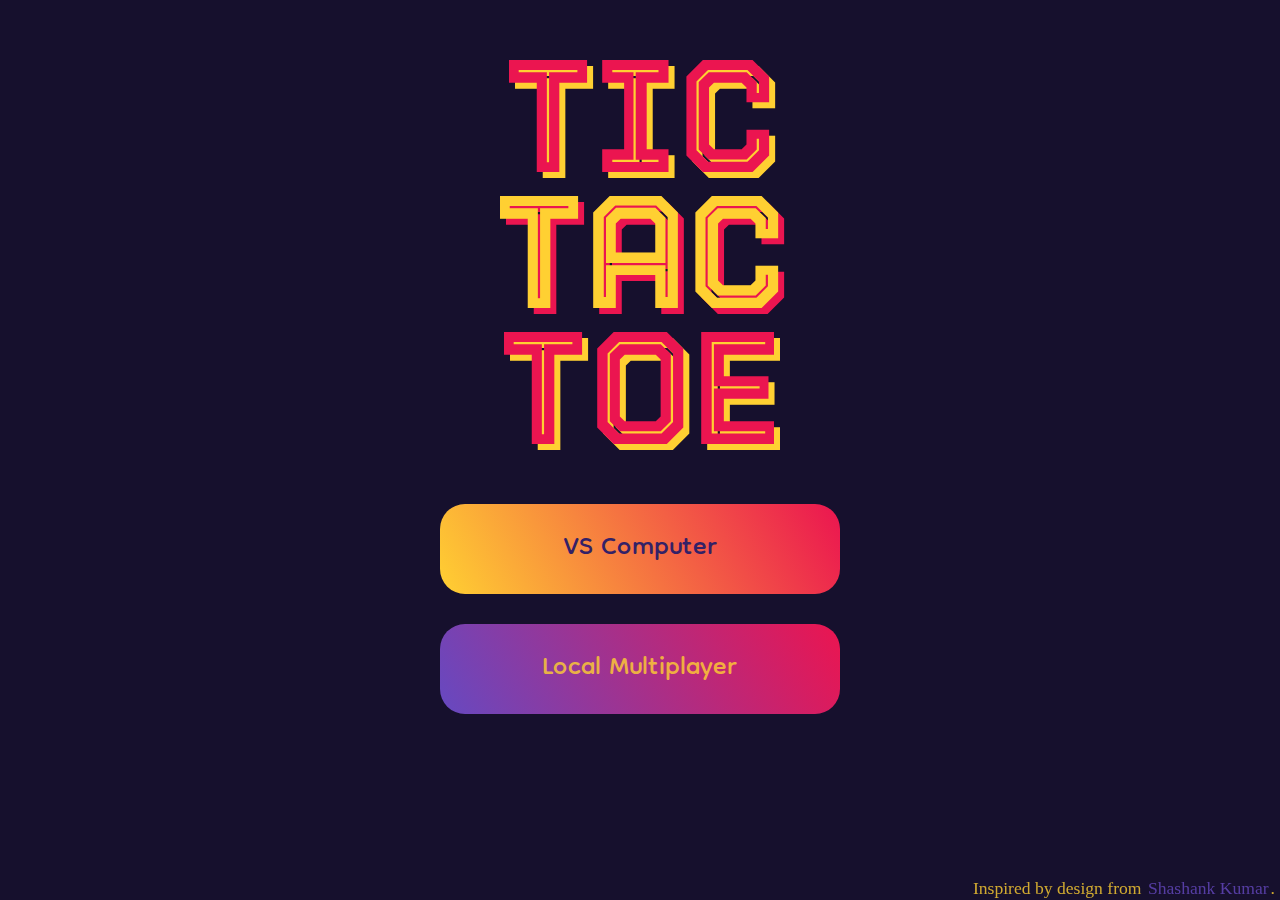
==== start.html @ 9537aa6b "make home page and main calculating functions" ====
<!DOCTYPE html>
<html lang="en">
  <head>
    <meta charset="UTF-8" />
    <meta http-equiv="X-UA-Compatible" content="IE=edge" />
    <meta name="viewport" content="width=device-width, initial-scale=1.0" />
    <link rel="stylesheet" href="style.css" />
    <link rel="stylesheet" href="start.css" />
    <title>Tic Tac Toe</title>
  </head>
  <body>
    <h1>
      <p>TIC</p>
      <p>TAC</p>
      <p>TOE</p>
    </h1>
    <section>
      <button>
        <a href="index.html" id="computer-play-link" draggable="false">
          VS Computer
        </a>
      </button>
      <button>
        <a href="index.html" id="local-play-link" draggable="false">
          Local Multiplayer
        </a>
      </button>
      <p class="author-link">
        Inspired by design from
        <a
          href="https://dribbble.com/shots/6187597-Tic-Tac-Toe"
          target="_blank"
        >
          Shashank Kumar</a
        >.
      </p>
    </section>
  </body>
</html>
---- style.css ----
* {
  margin: 0;
}

:root {
  --clr-violet-light: #6649c1;
  --clr-violet-dark: #332167;
}

body {
  height: 100vh;
  width: 100vw;
  display: flex;
  align-items: center;
  justify-content: center;
  background: rgb(22, 16, 45);
}

.container {
  height: 70vw;
  width: 70vw;
  max-width: 600px;
  max-height: 600px;
  background-color: var(--clr-violet-light);
  display: grid;
  grid-template-columns: repeat(3, 1fr);
  grid-template-rows: repeat(3, 1fr);
  gap: 15px;
  padding: 15px;
  border-radius: 20px;
}

.grid-cell {
  background-color: var(--clr-violet-dark);
  display: flex;
  align-items: center;
  justify-content: center;
  border-radius: 20px;
  transition: all 0.2s;
  cursor: pointer;
  user-select: none;
}

.grid-cell:hover {
  transform: scale(1.05);
}

.x-marker,
.circle-marker {
  pointer-events: none;
}

.x-marker {
  height: 80%;
  width: 80%;
}

.circle-marker {
  width: 90%;
  height: 90%;
}
---- start.css ----
@import url("https://fonts.googleapis.com/css2?family=Dongle:wght@700&display=swap");
@import url("https://fonts.googleapis.com/css2?family=Tourney:ital,wght@1,900&display=swap");

:root {
  --clr-yellow: #ffd032;
  --clr-red: #eb1550;
  --gradient-orange: linear-gradient(
    240deg,
    rgba(235, 21, 80, 1) 0%,
    rgba(255, 208, 50, 1) 100%
  );
  --gradient-pink: linear-gradient(
    240deg,
    rgba(235, 21, 80, 1) 0%,
    rgba(102, 73, 193, 1) 100%
  );
}

body {
  display: flex;
  flex-direction: column;
  align-items: center;
  justify-content: flex-start;
  height: 100vh;
}

h1 {
  font-family: "Tourney", cursive;
  color: var(--clr-red);
  font-size: 10rem;
  line-height: 8.5rem;
  margin-top: 3rem;
  text-align: center;
  text-shadow: 6px 6px var(--clr-yellow);
  user-select: none;
}

h1 > p:nth-child(2) {
  color: var(--clr-yellow);
  text-shadow: 6px 6px var(--clr-red);
}

section {
  margin-top: 3rem;
  display: flex;
  flex-direction: column;
  gap: 30px;
}

button {
  font-family: "Dongle", sans-serif;
  border-radius: 25px;
  font-size: 2.5rem;
  height: 10vh;
  width: 60vw;
  max-width: 400px;
  background: rgb(235, 21, 80);
  cursor: pointer;
  border: none;
  transition: all 0.2s;
}

button:nth-child(1) {
  background: var(--gradient-orange);
}

button:nth-child(2) {
  background: var(--gradient-pink);
}

button:nth-child(1):hover {
  border: 5px solid var(--clr-violet-light);
}

button:nth-child(2):hover {
  border: 5px solid var(--clr-yellow);
}

a {
  text-decoration: none;
}

#computer-play-link {
  color: var(--clr-violet-dark);
}

#local-play-link {
  color: var(--clr-yellow);
  opacity: 0.8;
}

.author-link {
  opacity: 0.8;
  color: var(--clr-yellow);
  font-size: 1.1rem;
  position: fixed;
  bottom: 1px;
  right: 5px;
}

.author-link > a {
  color: var(--clr-violet-light);
  padding: 2px;
  transition: all 0.2s;
}

.author-link > a:hover {
  color: var(--clr-violet-light);
  background-color: red;
  color: var(--clr-yellow);
}

@media only screen and (max-width: 450px) {
  h1 {
    font-size: 6rem;
    line-height: 5.6rem;
  }

  section {
    gap: 40px;
  }

  button {
    height: 15vh;
    line-height: 1.8rem;
  }
}
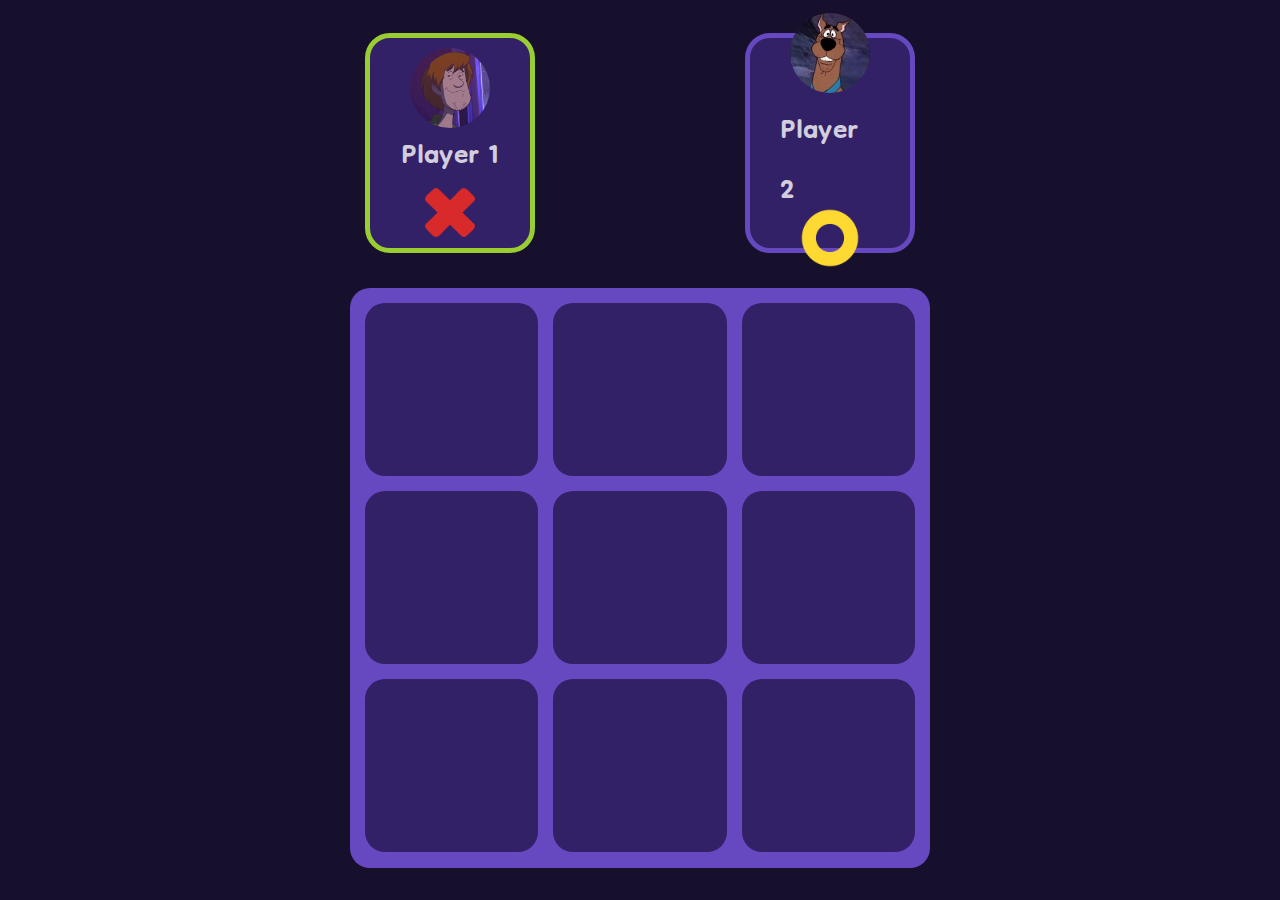
==== commit 685a607c: "change pages order" ====
--- a/start.html
+++ b/start.html
@@ -5,35 +5,47 @@
     <meta http-equiv="X-UA-Compatible" content="IE=edge" />
     <meta name="viewport" content="width=device-width, initial-scale=1.0" />
     <link rel="stylesheet" href="style.css" />
-    <link rel="stylesheet" href="start.css" />
+    <script src="script.js" defer></script>
     <title>Tic Tac Toe</title>
   </head>
   <body>
-    <h1>
-      <p>TIC</p>
-      <p>TAC</p>
-      <p>TOE</p>
-    </h1>
-    <section>
-      <button>
-        <a href="index.html" id="computer-play-link" draggable="false">
-          VS Computer
-        </a>
-      </button>
-      <button>
-        <a href="index.html" id="local-play-link" draggable="false">
-          Local Multiplayer
-        </a>
-      </button>
-      <p class="author-link">
-        Inspired by design from
-        <a
-          href="https://dribbble.com/shots/6187597-Tic-Tac-Toe"
-          target="_blank"
-        >
-          Shashank Kumar</a
-        >.
-      </p>
-    </section>
+    <div class="players">
+      <div class="player highlight-current-player">
+        <img
+          class="profile-picture"
+          src="images/shaggy.jpg"
+          draggable="false"
+        />
+        <p class="player-name">Player 1</p>
+        <img class="x-icon" src="images/x.png" draggable="false" />
+      </div>
+      <div class="player player--scooby">
+        <img
+          class="profile-picture"
+          src="images/scooby.jpeg"
+          draggable="false"
+        />
+        <p class="player-name">Player 2</p>
+        <img class="circle-icon" src="images/circle.png" draggable="false" />
+      </div>
+    </div>
+    <div class="container">
+      <div class="overlay">
+        <img class="game-end-image" draggable="false" />
+        <p class="game-results"></p>
+        <button class="restart-btn">
+          <img src="images/restart-icon.png" class="restart-icon" />
+        </button>
+      </div>
+      <div class="grid-cell" data-spot="1"></div>
+      <div class="grid-cell" data-spot="2"></div>
+      <div class="grid-cell" data-spot="3"></div>
+      <div class="grid-cell" data-spot="4"></div>
+      <div class="grid-cell" data-spot="5"></div>
+      <div class="grid-cell" data-spot="6"></div>
+      <div class="grid-cell" data-spot="7"></div>
+      <div class="grid-cell" data-spot="8"></div>
+      <div class="grid-cell" data-spot="9"></div>
+    </div>
   </body>
 </html>
--- a/style.css
+++ b/style.css
@@ -1,3 +1,5 @@
+@import url("https://fonts.googleapis.com/css2?family=Dongle:wght@700&display=swap");
+
 * {
   margin: 0;
 }
@@ -11,16 +13,18 @@
   height: 100vh;
   width: 100vw;
   display: flex;
+  flex-direction: column;
   align-items: center;
   justify-content: center;
   background: rgb(22, 16, 45);
+  font-family: "Dongle", sans-serif;
 }
 
 .container {
-  height: 70vw;
-  width: 70vw;
-  max-width: 600px;
-  max-height: 600px;
+  height: 60vw;
+  width: 60vw;
+  max-width: 550px;
+  max-height: 550px;
   background-color: var(--clr-violet-light);
   display: grid;
   grid-template-columns: repeat(3, 1fr);
@@ -28,6 +32,7 @@
   gap: 15px;
   padding: 15px;
   border-radius: 20px;
+  position: relative;
 }
 
 .grid-cell {
@@ -42,7 +47,7 @@
 }
 
 .grid-cell:hover {
-  transform: scale(1.05);
+  transform: scale(0.95);
 }
 
 .x-marker,
@@ -59,3 +64,143 @@
   width: 90%;
   height: 90%;
 }
+
+.players {
+  display: flex;
+  justify-content: space-between;
+  width: min(60vw, 550px);
+  margin-bottom: min(5vw, 35px);
+}
+
+.player {
+  height: 150px;
+  width: 100px;
+  background-color: var(--clr-violet-dark);
+  display: flex;
+  flex-direction: column;
+  align-items: center;
+  justify-content: center;
+  font-size: 2.6rem;
+  font-weight: bold;
+  color: rgba(255, 255, 255, 0.801);
+  padding: 30px;
+  border-radius: 25px;
+  border: 5px solid var(--clr-violet-light);
+  user-select: none;
+  transition: all 0.4s;
+}
+
+.player--scooby > p {
+  position: relative;
+  top: 10px;
+}
+
+.highlight-current-player {
+  border: 5px solid yellowgreen !important;
+}
+
+.circle-icon {
+  width: 60%;
+  position: relative;
+  bottom: 5px;
+}
+
+.x-icon {
+  width: 50%;
+}
+
+.profile-picture {
+  width: 80%;
+  border-radius: 50%;
+}
+
+.overlay {
+  display: none;
+  position: absolute;
+  width: 100%;
+  height: 100%;
+  top: 0;
+  right: 0;
+  background-image: url("/images/game_score_background.jpg");
+  background-repeat: no-repeat;
+  background-size: cover;
+  background-position: center;
+  border-radius: inherit;
+}
+
+.overlay-display-on {
+  display: block;
+}
+
+.restart-btn {
+  position: absolute;
+  text-align: center;
+  text-justify: center;
+  bottom: -40px;
+  left: 40%;
+  width: 15%;
+  height: 15%;
+  border: none;
+  border-radius: 50%;
+  background-image: linear-gradient(
+    240deg,
+    rgba(235, 21, 80, 1) 0%,
+    rgba(255, 208, 50, 1) 100%
+  );
+  cursor: pointer;
+  border: 3px solid var(--clr-violet-dark);
+}
+
+.game-end-image {
+  width: 50%;
+  height: 50%;
+  background-position: center;
+  background-size: cover;
+  border-radius: 50%;
+  border: 10px solid var(--clr-violet-dark);
+  position: absolute;
+  top: 25%;
+  left: 22%;
+  text-align: center;
+  margin: auto;
+}
+
+.game-results {
+  font-size: 5rem;
+  color: white;
+  opacity: 0.8;
+  position: relative;
+  top: 5%;
+  left: 30%;
+}
+
+.restart-icon {
+  width: 70%;
+  margin-top: 5px;
+  transition: all 0.4s ease-out;
+}
+
+.restart-icon:hover {
+  transform: rotate(360deg);
+}
+
+@media only screen and (max-width: 650px) {
+  .container {
+    gap: 8px;
+    padding: 8px;
+  }
+  .player {
+    font-size: 1.6rem;
+    padding: 10px;
+  }
+
+  .restart-btn {
+    bottom: -30px;
+    width: 20%;
+    height: 20%;
+  }
+
+  .game-results {
+    font-size: 3rem;
+  }
+}
